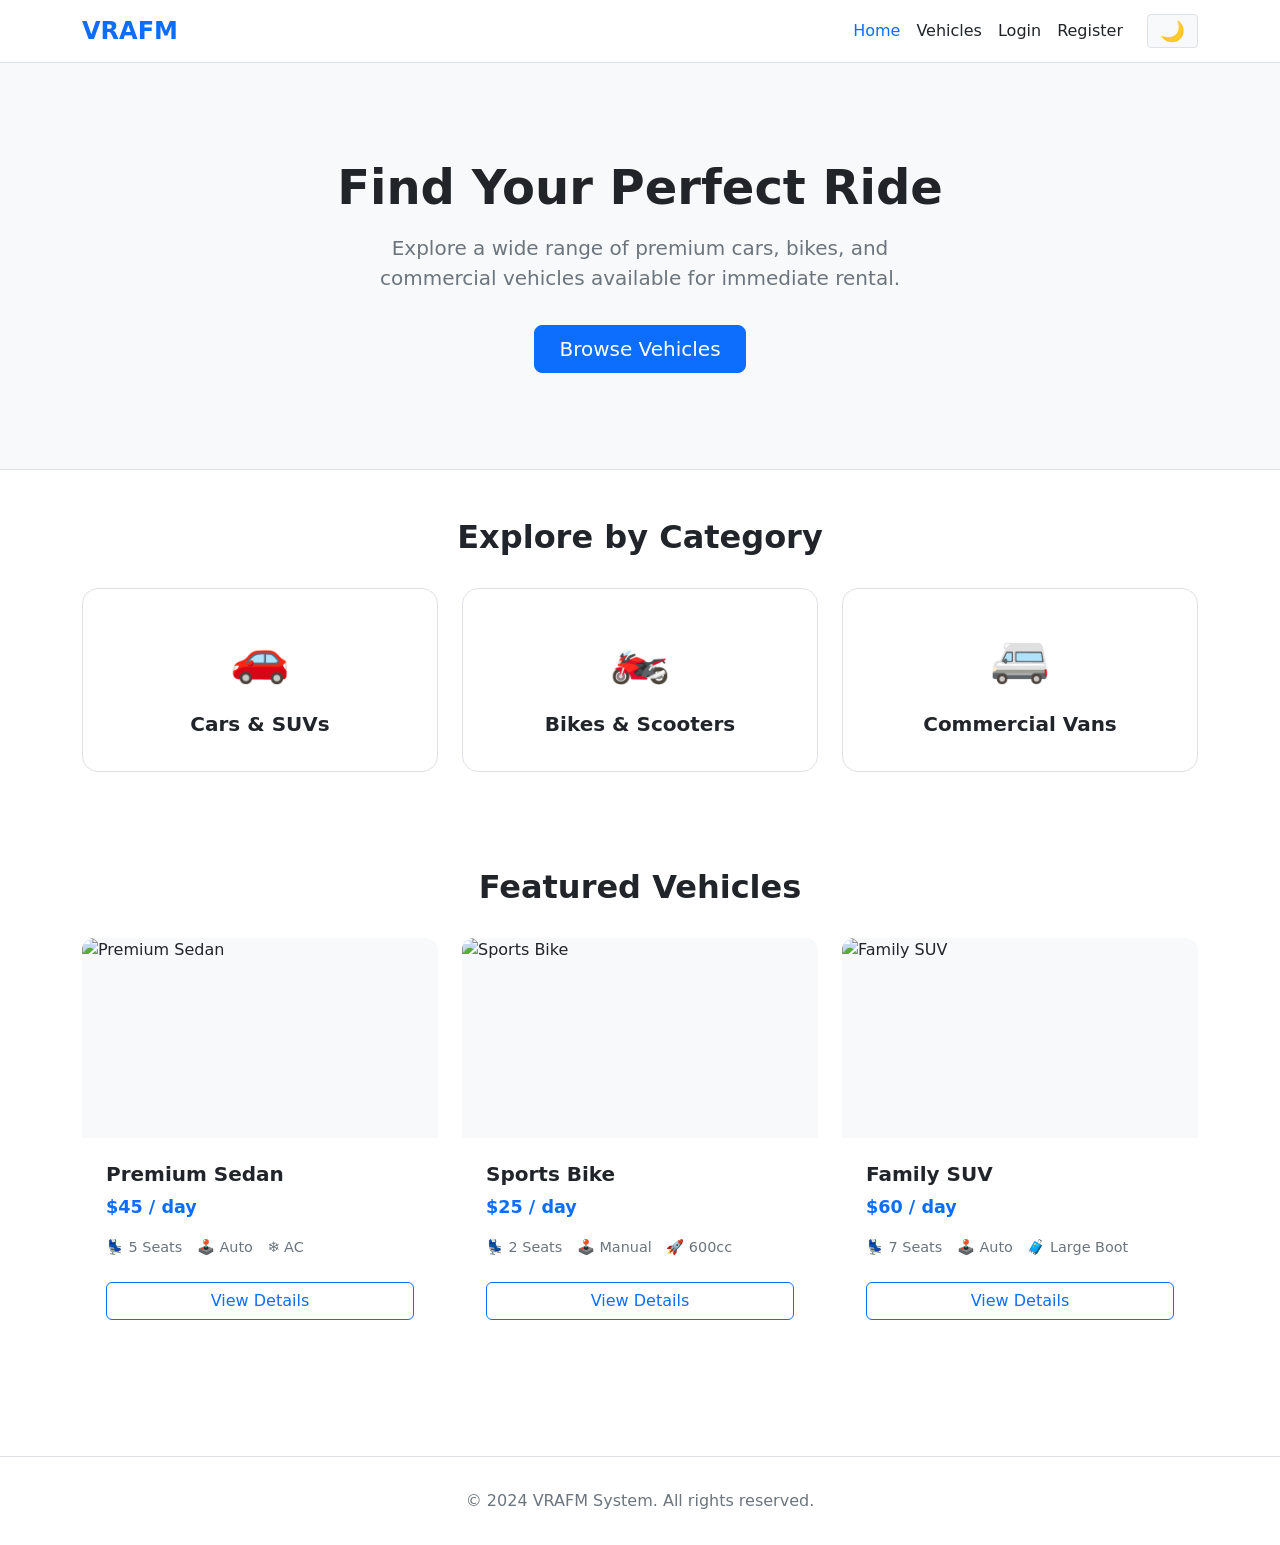
==== html/index.html @ 6d898a88 "Updated Folder Structure" ====
<!DOCTYPE html>
<html lang="en">

<head>
    <meta charset="UTF-8">
    <meta name="viewport" content="width=device-width, initial-scale=1.0">

    <title>VRAFM - Vehicle Rental & Fleet Management</title>

    <!-- Bootstrap CSS -->
    <link
        href="https://cdn.jsdelivr.net/npm/bootstrap@5.3.2/dist/css/bootstrap.min.css"
        rel="stylesheet">

    <!-- Custom CSS -->
    <link rel="stylesheet" href="../css/tokens/variables.css">
    <link rel="stylesheet" href="../css/components/navbar.css">
    <link rel="stylesheet" href="../css/components/cards.css">
    <link rel="stylesheet" href="../css/pages/home.css">
</head>

<body>

    <!-- Hidden Checkbox for CSS-Only Theme Toggle -->
    <input type="checkbox" id="theme-toggle">


    <!-- ================= NAVIGATION BAR ================= -->

    <nav class="navbar navbar-expand-lg navbar-custom sticky-top">

        <div class="container">

            <!-- Logo -->
            <a class="navbar-brand" href="index.html">
                VRAFM
            </a>


            <!-- Mobile Menu Button -->
            <button
                class="navbar-toggler"
                type="button"
                data-bs-toggle="collapse"
                data-bs-target="#navbarNav"
                aria-controls="navbarNav"
                aria-expanded="false"
                aria-label="Toggle navigation">

                <span class="navbar-toggler-icon"></span>

            </button>


            <!-- Navigation Links -->
            <div class="collapse navbar-collapse" id="navbarNav">

                <ul class="navbar-nav ms-auto align-items-center">

                    <li class="nav-item">
                        <a class="nav-link active" href="index.html">
                            Home
                        </a>
                    </li>

                    <li class="nav-item">
                        <!-- Vehicles page will be added later -->
                        <a class="nav-link" href="#">
                            Vehicles
                        </a>
                    </li>

                    <li class="nav-item">
                        <a class="nav-link text-danger" href="login.html">
                            Login
                        </a>
                    </li>

                    <li class="nav-item">
                        <a class="nav-link" href="register.html">
                            Register
                        </a>
                    </li>

                    <!-- Theme Toggle -->
                    <li class="nav-item">

                        <label
                            for="theme-toggle"
                            class="theme-toggle-label mb-0"
                            title="Toggle Light/Dark Mode">
                        </label>

                    </li>

                </ul>

            </div>

        </div>

    </nav>


    <!-- ================= HERO SECTION ================= -->

    <section class="hero-section">

        <div class="container">

            <h1 class="hero-title">
                Find Your Perfect Ride
            </h1>

            <p class="hero-subtitle">
                Explore a wide range of premium cars, bikes, and
                commercial vehicles available for immediate rental.
            </p>

            <a
                href="#"
                class="btn btn-primary btn-lg px-4 py-2">
                Browse Vehicles
            </a>

        </div>

    </section>


    <!-- ================= CATEGORIES SECTION ================= -->

    <section class="container py-5">

        <h2 class="section-title">
            Explore by Category
        </h2>


        <div class="row g-4">

            <!-- Cars -->
            <div class="col-md-4">

                <div class="category-box">

                    <div class="category-icon">
                        🚗
                    </div>

                    <div class="category-title">
                        Cars & SUVs
                    </div>

                </div>

            </div>


            <!-- Bikes -->
            <div class="col-md-4">

                <div class="category-box">

                    <div class="category-icon">
                        🏍️
                    </div>

                    <div class="category-title">
                        Bikes & Scooters
                    </div>

                </div>

            </div>


            <!-- Commercial -->
            <div class="col-md-4">

                <div class="category-box">

                    <div class="category-icon">
                        🚐
                    </div>

                    <div class="category-title">
                        Commercial Vans
                    </div>

                </div>

            </div>

        </div>

    </section>


    <!-- ================= FEATURED VEHICLES ================= -->

    <section class="container py-5">

        <h2 class="section-title">
            Featured Vehicles
        </h2>


        <div class="row g-4">


            <!-- Vehicle Card 1 -->
            <div class="col-md-4">

                <div class="card vehicle-card h-100 border-0">

                    <img
                        src="https://images.unsplash.com/photo-1550355291-bbee04a92027?auto=format&fit=crop&w=800&q=80"
                        class="card-img-top"
                        alt="Premium Sedan">

                    <div class="card-body">

                        <h5 class="vehicle-title">
                            Premium Sedan
                        </h5>

                        <div class="vehicle-price">
                            $45 / day
                        </div>

                        <div class="vehicle-features">

                            <span>
                                💺 5 Seats
                            </span>

                            <span>
                                🕹️ Auto
                            </span>

                            <span>
                                ❄️ AC
                            </span>

                        </div>

                        <a
                            href="#"
                            class="btn btn-outline-primary w-100">
                            View Details
                        </a>

                    </div>

                </div>

            </div>


            <!-- Vehicle Card 2 -->
            <div class="col-md-4">

                <div class="card vehicle-card h-100 border-0">

                    <img
                        src="https://images.unsplash.com/photo-1558981403-c5f9899a28bc?auto=format&fit=crop&w=800&q=80"
                        class="card-img-top"
                        alt="Sports Bike">

                    <div class="card-body">

                        <h5 class="vehicle-title">
                            Sports Bike
                        </h5>

                        <div class="vehicle-price">
                            $25 / day
                        </div>

                        <div class="vehicle-features">

                            <span>
                                💺 2 Seats
                            </span>

                            <span>
                                🕹️ Manual
                            </span>

                            <span>
                                🚀 600cc
                            </span>

                        </div>

                        <a
                            href="#"
                            class="btn btn-outline-primary w-100">
                            View Details
                        </a>

                    </div>

                </div>

            </div>


            <!-- Vehicle Card 3 -->
            <div class="col-md-4">

                <div class="card vehicle-card h-100 border-0">

                    <img
                        src="https://images.unsplash.com/photo-1534093607318-f025413f49cb?auto=format&fit=crop&w=800&q=80"
                        class="card-img-top"
                        alt="Family SUV">

                    <div class="card-body">

                        <h5 class="vehicle-title">
                            Family SUV
                        </h5>

                        <div class="vehicle-price">
                            $60 / day
                        </div>

                        <div class="vehicle-features">

                            <span>
                                💺 7 Seats
                            </span>

                            <span>
                                🕹️ Auto
                            </span>

                            <span>
                                🧳 Large Boot
                            </span>

                        </div>

                        <a
                            href="#"
                            class="btn btn-outline-primary w-100">
                            View Details
                        </a>

                    </div>

                </div>

            </div>

        </div>

    </section>


    <!-- ================= FOOTER ================= -->

    <footer class="footer-custom">

        <div class="container">

            <p class="mb-0">
                &copy; 2024 VRAFM System. All rights reserved.
            </p>

        </div>

    </footer>


    <!-- Bootstrap JavaScript -->
    <script
        src="https://cdn.jsdelivr.net/npm/bootstrap@5.3.2/dist/js/bootstrap.bundle.min.js">
    </script>

</body>

</html>
---- css/tokens/variables.css ----
:root {
  /* Light Theme Variables (Default) */
  --bg-primary: #ffffff;
  --bg-secondary: #f8f9fa;
  --text-primary: #212529;
  --text-secondary: #6c757d;
  --card-bg: #ffffff;
  --border-color: #dee2e6;
  --primary-color: #0d6efd;
  --primary-hover: #0b5ed7;
  --nav-bg: #ffffff;
}

/* Dark Theme Variables */
/* When the hidden checkbox is checked, we apply these variables to the body */
body:has(#theme-toggle:checked) {
  --bg-primary: #212529;
  --bg-secondary: #343a40;
  --text-primary: #f8f9fa;
  --text-secondary: #adb5bd;
  --card-bg: #2b3035;
  --border-color: #495057;
  --primary-color: #3d8bfd;
  --primary-hover: #6ea8fe;
  --nav-bg: #212529;
}

/* Base styles using variables */
body {
  background-color: var(--bg-primary);
  color: var(--text-primary);
  transition: background-color 0.3s, color 0.3s;
}

.card {
  background-color: var(--card-bg);
  border-color: var(--border-color);
}

.text-muted-custom {
  color: var(--text-secondary) !important;
}

/* Navbar */
.navbar-custom {
  background-color: var(--nav-bg);
  border-bottom: 1px solid var(--border-color);
}

/* Theme Toggle Button Label Styles */
.theme-toggle-label {
  cursor: pointer;
  padding: 0.5rem 1rem;
  border-radius: 0.25rem;
  background-color: var(--bg-secondary);
  color: var(--text-primary);
  border: 1px solid var(--border-color);
  user-select: none;
}

.theme-toggle-label:hover {
  background-color: var(--border-color);
}

/* Hide the actual checkbox */
#theme-toggle {
  display: none;
}
---- css/components/navbar.css ----
/* Navbar Custom Styles */
.navbar-brand {
  font-weight: 700;
  color: var(--primary-color) !important;
  font-size: 1.5rem;
}

.nav-link {
  color: var(--text-primary) !important;
  font-weight: 500;
  transition: color 0.2s ease-in-out;
}

.nav-link:hover, .nav-link.active {
  color: var(--primary-color) !important;
}

/* Position the theme toggle inside the navbar */
.navbar .theme-toggle-label {
  margin-left: 1rem;
  font-size: 1.25rem; /* Larger for emoji */
  padding: 0.375rem 0.75rem;
  line-height: 1;
}

/* Moon / Sun Icon Toggle using CSS */
.theme-toggle-label::after {
  content: "🌙";
}

body:has(#theme-toggle:checked) .theme-toggle-label::after {
  content: "☀️";
}
---- css/components/cards.css ----
/* Vehicle Card Custom Styles */
.vehicle-card {
  transition: transform 0.3s ease, box-shadow 0.3s ease;
  overflow: hidden;
  border-radius: 0.75rem;
}

.vehicle-card:hover {
  transform: translateY(-5px);
  box-shadow: 0 10px 20px rgba(0,0,0,0.15);
}

body:has(#theme-toggle:checked) .vehicle-card:hover {
  box-shadow: 0 10px 20px rgba(0,0,0,0.5);
}

.vehicle-card img {
  height: 200px;
  object-fit: cover;
  width: 100%;
  background-color: var(--bg-secondary); /* fallback if image doesn't load */
}

.vehicle-card .card-body {
  padding: 1.5rem;
}

.vehicle-title {
  font-size: 1.25rem;
  font-weight: 600;
  margin-bottom: 0.5rem;
}

.vehicle-price {
  font-size: 1.1rem;
  font-weight: 700;
  color: var(--primary-color);
  margin-bottom: 1rem;
}

.vehicle-features {
  font-size: 0.9rem;
  color: var(--text-secondary);
  margin-bottom: 1.5rem;
}

.vehicle-features span {
  display: inline-block;
  margin-right: 10px;
}
---- css/pages/home.css ----
/* Home Page Specific Styles */

/* Hero Section */
.hero-section {
  padding: 6rem 2rem;
  text-align: center;
  background-color: var(--bg-secondary);
  border-bottom: 1px solid var(--border-color);
}

.hero-title {
  font-size: 3rem;
  font-weight: 800;
  margin-bottom: 1rem;
  color: var(--text-primary);
}

.hero-subtitle {
  font-size: 1.25rem;
  color: var(--text-secondary);
  margin-bottom: 2rem;
  max-width: 600px;
  margin-left: auto;
  margin-right: auto;
}

/* Sections */
.section-title {
  font-size: 2rem;
  font-weight: 700;
  margin-bottom: 2rem;
  text-align: center;
  color: var(--text-primary);
}

/* Categories Section */
.category-box {
  padding: 2rem;
  border-radius: 1rem;
  background-color: var(--card-bg);
  border: 1px solid var(--border-color);
  text-align: center;
  transition: all 0.3s ease;
  cursor: pointer;
}

.category-box:hover {
  border-color: var(--primary-color);
  background-color: var(--bg-secondary);
}

.category-icon {
  font-size: 3rem;
  margin-bottom: 1rem;
}

.category-title {
  font-size: 1.25rem;
  font-weight: 600;
  color: var(--text-primary);
}

/* Footer */
.footer-custom {
  background-color: var(--nav-bg);
  border-top: 1px solid var(--border-color);
  padding: 2rem 0;
  margin-top: 4rem;
  text-align: center;
  color: var(--text-secondary);
}
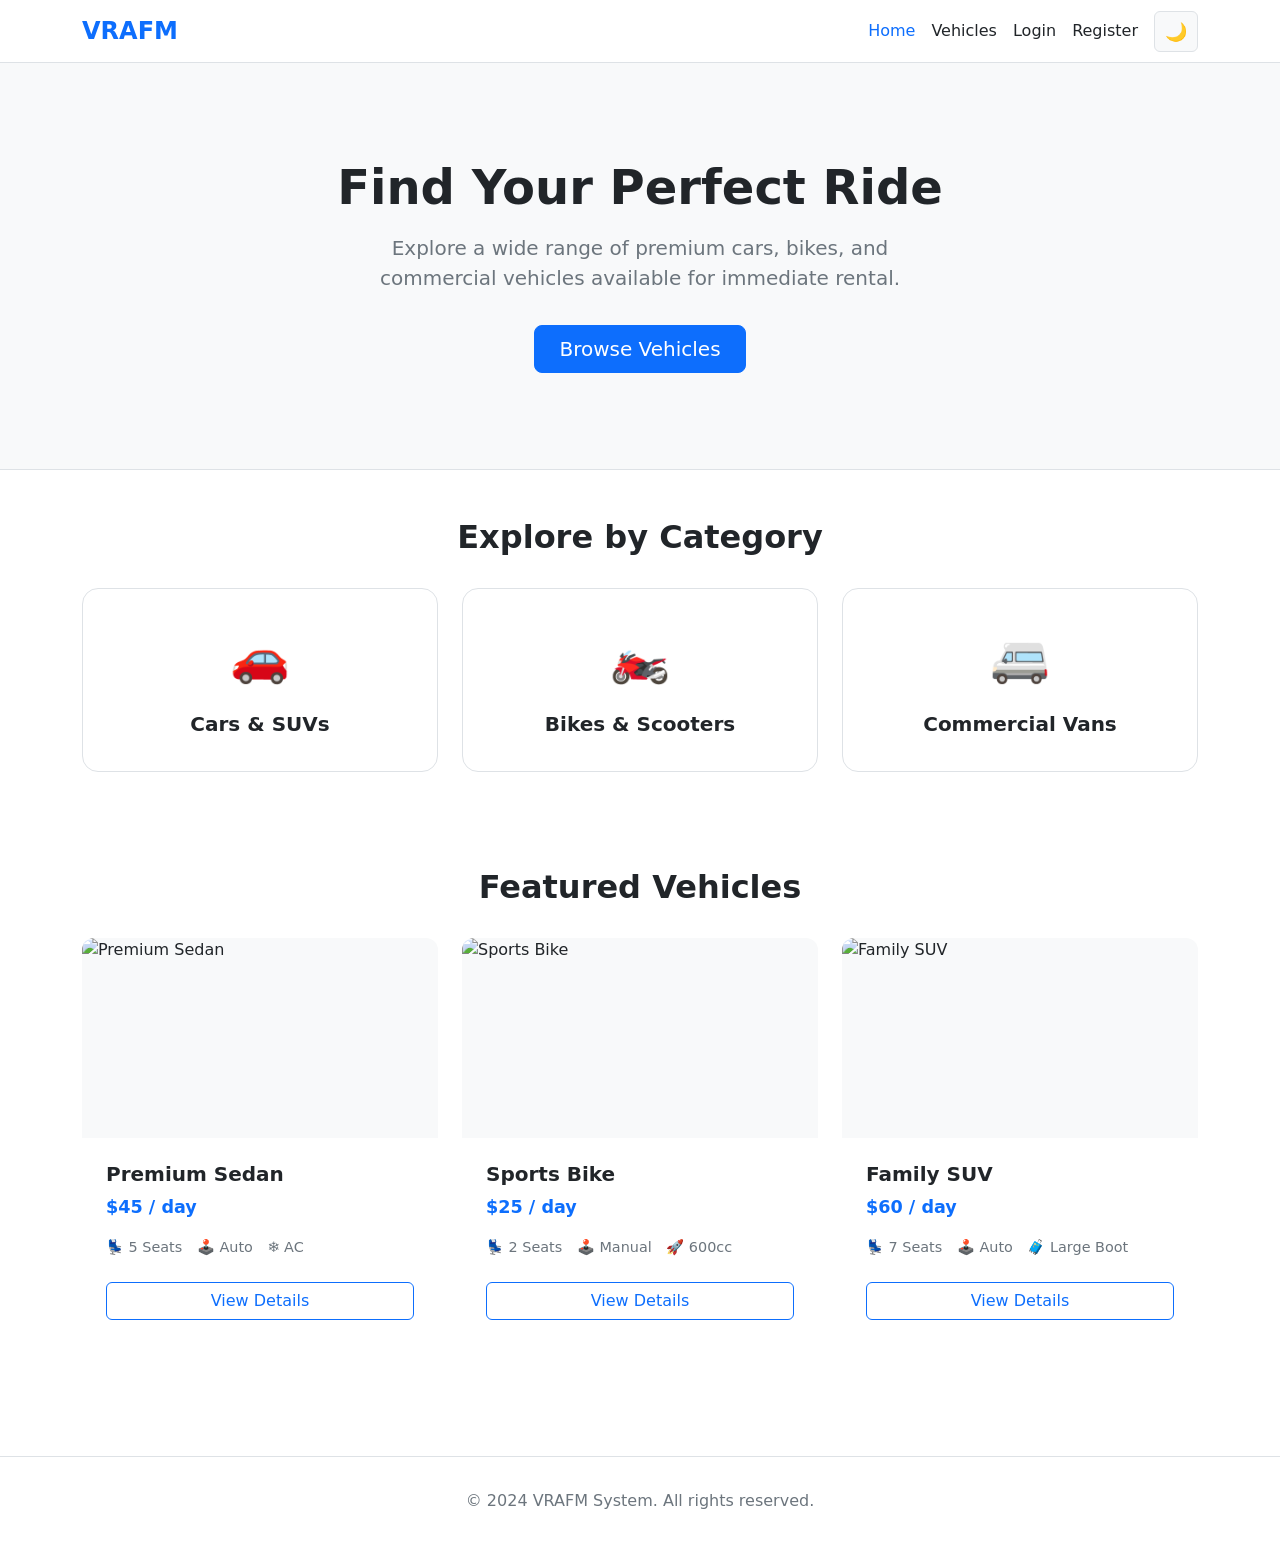
==== commit db0ccf0f: "Raghav: update navbar and authentication pages" ====
--- a/html/index.html
+++ b/html/index.html
@@ -13,10 +13,11 @@
         rel="stylesheet">
 
     <!-- Custom CSS -->
-    <link rel="stylesheet" href="../css/tokens/variables.css">
-    <link rel="stylesheet" href="../css/components/navbar.css">
-    <link rel="stylesheet" href="../css/components/cards.css">
-    <link rel="stylesheet" href="../css/pages/home.css">
+    <link rel="stylesheet" href="../css/variables.css">
+    <link rel="stylesheet" href="../css/theme.css">
+    <link rel="stylesheet" href="../css/navbar.css">
+    <link rel="stylesheet" href="../css/cards.css">
+    <link rel="stylesheet" href="../css/home.css">
 </head>
 
 <body>
@@ -65,7 +66,7 @@
 
                     <li class="nav-item">
                         <!-- Vehicles page will be added later -->
-                        <a class="nav-link" href="#">
+                        <a class="nav-link" href="vehicle-booking.html">
                             Vehicles
                         </a>
                     </li>
@@ -118,7 +119,7 @@
             </p>
 
             <a
-                href="#"
+                href="vehicle-booking.html"
                 class="btn btn-primary btn-lg px-4 py-2">
                 Browse Vehicles
             </a>
--- a/css/variables.css
+++ b/css/variables.css
@@ -0,0 +1,68 @@
+:root {
+  /* Light Theme Variables (Default) */
+  --bg-primary: #ffffff;
+  --bg-secondary: #f8f9fa;
+  --text-primary: #212529;
+  --text-secondary: #6c757d;
+  --card-bg: #ffffff;
+  --border-color: #dee2e6;
+  --primary-color: #0d6efd;
+  --primary-hover: #0b5ed7;
+  --nav-bg: #ffffff;
+}
+
+/* Dark Theme Variables */
+/* When the hidden checkbox is checked, we apply these variables to the body */
+body:has(#theme-toggle:checked) {
+  --bg-primary: #212529;
+  --bg-secondary: #343a40;
+  --text-primary: #f8f9fa;
+  --text-secondary: #adb5bd;
+  --card-bg: #2b3035;
+  --border-color: #495057;
+  --primary-color: #3d8bfd;
+  --primary-hover: #6ea8fe;
+  --nav-bg: #212529;
+}
+
+/* Base styles using variables */
+body {
+  background-color: var(--bg-primary);
+  color: var(--text-primary);
+  transition: background-color 0.3s, color 0.3s;
+}
+
+.card {
+  background-color: var(--card-bg);
+  border-color: var(--border-color);
+}
+
+.text-muted-custom {
+  color: var(--text-secondary) !important;
+}
+
+/* Navbar */
+.navbar-custom {
+  background-color: var(--nav-bg);
+  border-bottom: 1px solid var(--border-color);
+}
+
+/* Theme Toggle Button Label Styles */
+.theme-toggle-label {
+  cursor: pointer;
+  padding: 0.5rem 1rem;
+  border-radius: 0.25rem;
+  background-color: var(--bg-secondary);
+  color: var(--text-primary);
+  border: 1px solid var(--border-color);
+  user-select: none;
+}
+
+.theme-toggle-label:hover {
+  background-color: var(--border-color);
+}
+
+/* Hide the actual checkbox */
+#theme-toggle {
+  display: none;
+}
--- a/css/navbar.css
+++ b/css/navbar.css
@@ -0,0 +1,84 @@
+/* =========================================
+   VRAFM GLOBAL NAVBAR
+   ========================================= */
+
+.navbar-custom {
+    background-color: var(--nav-bg);
+
+    border-bottom: 1px solid var(--border-color);
+
+    transition:
+        background-color 0.3s ease,
+        border-color 0.3s ease;
+}
+
+
+/* Logo */
+
+.navbar-brand {
+    color: var(--primary-color) !important;
+
+    font-size: 1.5rem;
+
+    font-weight: 700;
+}
+
+
+/* Navigation */
+
+.nav-link {
+    color: var(--text-primary) !important;
+
+    font-weight: 500;
+
+    transition: color 0.2s ease;
+}
+
+
+.nav-link:hover,
+.nav-link.active {
+    color: var(--primary-color) !important;
+}
+
+
+/* =========================================
+   THEME TOGGLE
+   ========================================= */
+
+#theme-toggle {
+    display: none;
+}
+
+
+.theme-toggle-label {
+    cursor: pointer;
+
+    display: inline-block;
+
+    padding: 6px 10px;
+
+    margin-left: 8px;
+
+    border: 1px solid var(--border-color);
+
+    border-radius: 6px;
+
+    background-color: var(--bg-secondary);
+
+    font-size: 18px;
+}
+
+
+/* Light mode = moon */
+
+.theme-toggle-label::after {
+    content: "🌙";
+}
+
+
+/* Dark mode = sun */
+
+body:has(#theme-toggle:checked)
+.theme-toggle-label::after {
+    content: "☀️";
+}
--- a/css/cards.css
+++ b/css/cards.css
@@ -0,0 +1,50 @@
+/* Vehicle Card Custom Styles */
+.vehicle-card {
+  transition: transform 0.3s ease, box-shadow 0.3s ease;
+  overflow: hidden;
+  border-radius: 0.75rem;
+}
+
+.vehicle-card:hover {
+  transform: translateY(-5px);
+  box-shadow: 0 10px 20px rgba(0,0,0,0.15);
+}
+
+body:has(#theme-toggle:checked) .vehicle-card:hover {
+  box-shadow: 0 10px 20px rgba(0,0,0,0.5);
+}
+
+.vehicle-card img {
+  height: 200px;
+  object-fit: cover;
+  width: 100%;
+  background-color: var(--bg-secondary); /* fallback if image doesn't load */
+}
+
+.vehicle-card .card-body {
+  padding: 1.5rem;
+}
+
+.vehicle-title {
+  font-size: 1.25rem;
+  font-weight: 600;
+  margin-bottom: 0.5rem;
+}
+
+.vehicle-price {
+  font-size: 1.1rem;
+  font-weight: 700;
+  color: var(--primary-color);
+  margin-bottom: 1rem;
+}
+
+.vehicle-features {
+  font-size: 0.9rem;
+  color: var(--text-secondary);
+  margin-bottom: 1.5rem;
+}
+
+.vehicle-features span {
+  display: inline-block;
+  margin-right: 10px;
+}
--- a/css/home.css
+++ b/css/home.css
@@ -0,0 +1,71 @@
+/* Home Page Specific Styles */
+
+/* Hero Section */
+.hero-section {
+  padding: 6rem 2rem;
+  text-align: center;
+  background-color: var(--bg-secondary);
+  border-bottom: 1px solid var(--border-color);
+}
+
+.hero-title {
+  font-size: 3rem;
+  font-weight: 800;
+  margin-bottom: 1rem;
+  color: var(--text-primary);
+}
+
+.hero-subtitle {
+  font-size: 1.25rem;
+  color: var(--text-secondary);
+  margin-bottom: 2rem;
+  max-width: 600px;
+  margin-left: auto;
+  margin-right: auto;
+}
+
+/* Sections */
+.section-title {
+  font-size: 2rem;
+  font-weight: 700;
+  margin-bottom: 2rem;
+  text-align: center;
+  color: var(--text-primary);
+}
+
+/* Categories Section */
+.category-box {
+  padding: 2rem;
+  border-radius: 1rem;
+  background-color: var(--card-bg);
+  border: 1px solid var(--border-color);
+  text-align: center;
+  transition: all 0.3s ease;
+  cursor: pointer;
+}
+
+.category-box:hover {
+  border-color: var(--primary-color);
+  background-color: var(--bg-secondary);
+}
+
+.category-icon {
+  font-size: 3rem;
+  margin-bottom: 1rem;
+}
+
+.category-title {
+  font-size: 1.25rem;
+  font-weight: 600;
+  color: var(--text-primary);
+}
+
+/* Footer */
+.footer-custom {
+  background-color: var(--nav-bg);
+  border-top: 1px solid var(--border-color);
+  padding: 2rem 0;
+  margin-top: 4rem;
+  text-align: center;
+  color: var(--text-secondary);
+}
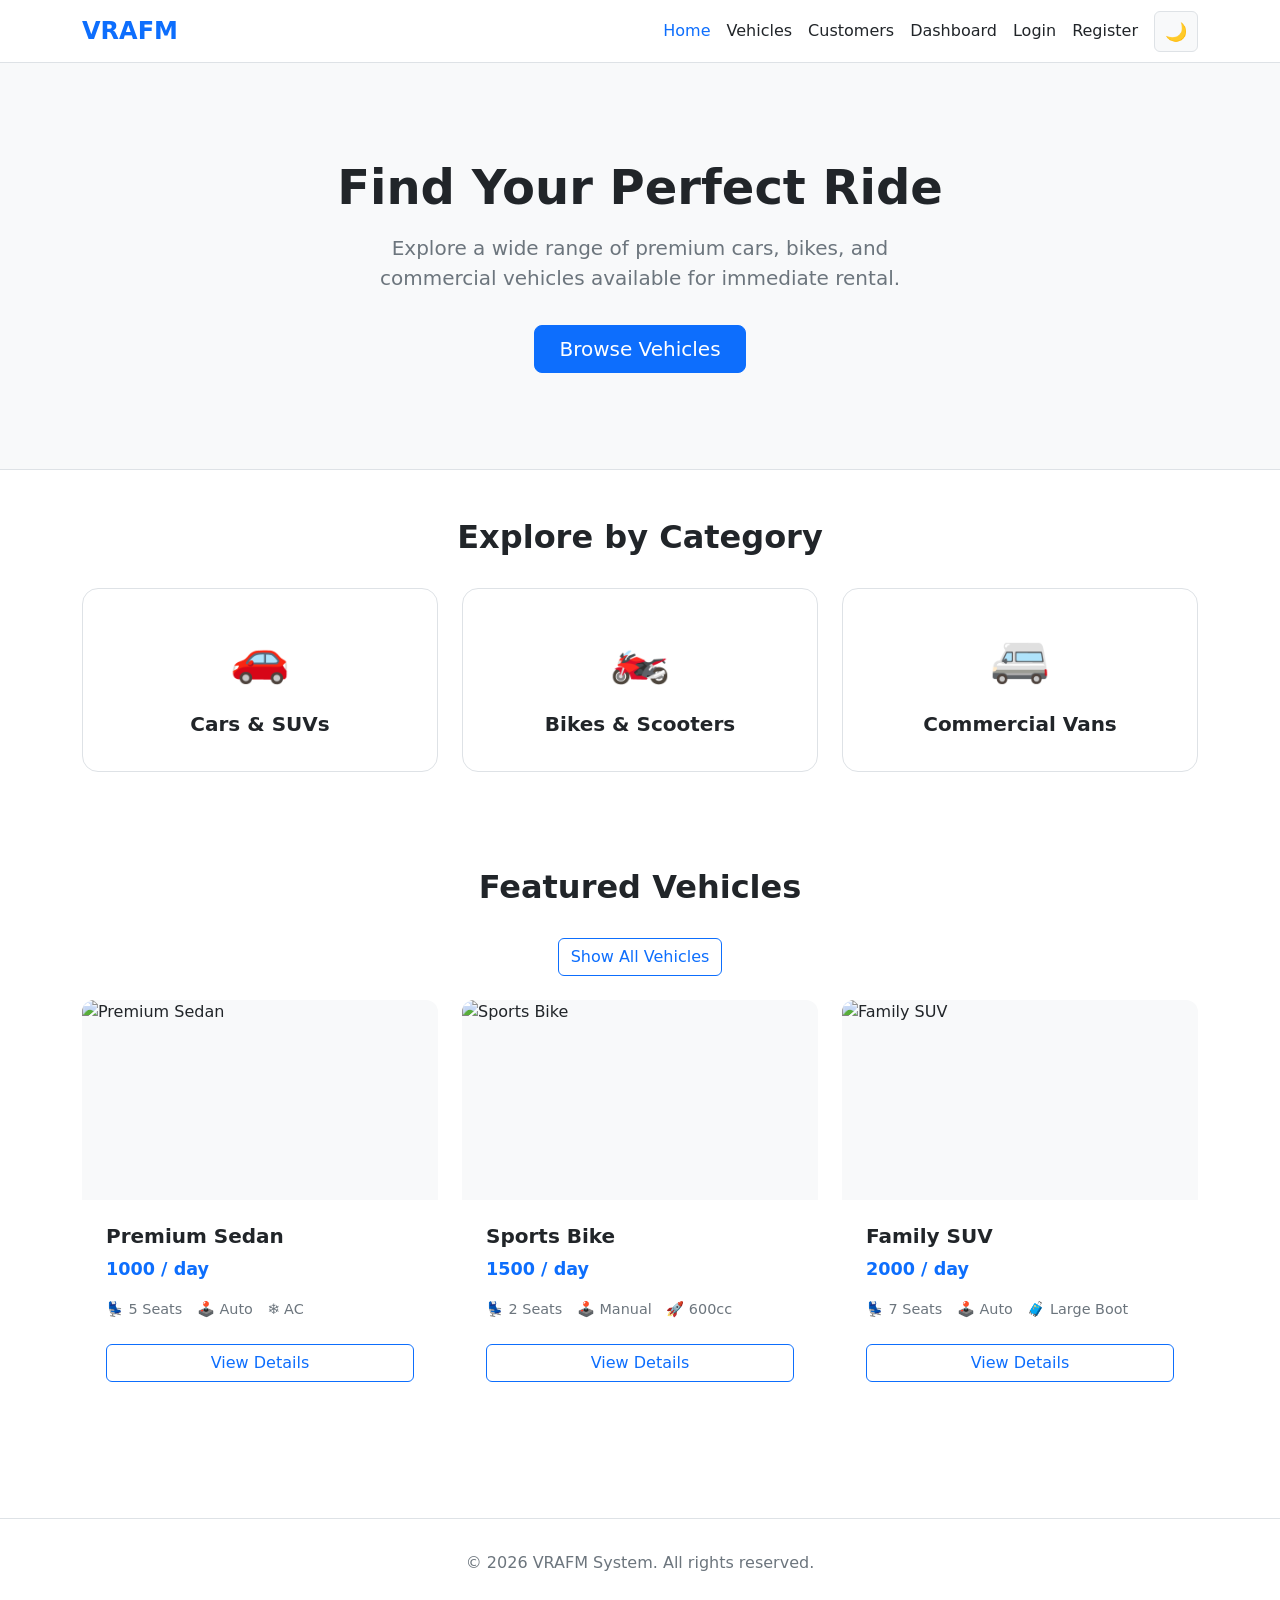
==== commit 7e73e51c: "Add JavaScript functionality to home login and register pages" ====
--- a/html/index.html
+++ b/html/index.html
@@ -14,7 +14,6 @@
 
     <!-- Custom CSS -->
     <link rel="stylesheet" href="../css/variables.css">
-    <link rel="stylesheet" href="../css/theme.css">
     <link rel="stylesheet" href="../css/navbar.css">
     <link rel="stylesheet" href="../css/cards.css">
     <link rel="stylesheet" href="../css/home.css">
@@ -70,6 +69,16 @@
                             Vehicles
                         </a>
                     </li>
+                    <li class="nav-item">
+                        <a class="nav-link" href="customers.html">
+                        Customers
+                        </a>
+                    </li>
+                     <li class="nav-item">
+                        <a class="nav-link" href="admin.html">
+                       Dashboard
+                        </a>
+                    </li>
 
                     <li class="nav-item">
                         <a class="nav-link text-danger" href="login.html">
@@ -82,6 +91,7 @@
                             Register
                         </a>
                     </li>
+                    
 
                     <!-- Theme Toggle -->
                     <li class="nav-item">
@@ -143,8 +153,8 @@
             <!-- Cars -->
             <div class="col-md-4">
 
-                <div class="category-box">
-
+                
+                <div class="category-box" data-filter="cars">
                     <div class="category-icon">
                         🚗
                     </div>
@@ -161,7 +171,7 @@
             <!-- Bikes -->
             <div class="col-md-4">
 
-                <div class="category-box">
+                <div class="category-box" data-filter="bikes">
 
                     <div class="category-icon">
                         🏍️
@@ -179,7 +189,7 @@
             <!-- Commercial -->
             <div class="col-md-4">
 
-                <div class="category-box">
+                <div class="category-box" data-filter="commercial">
 
                     <div class="category-icon">
                         🚐
@@ -205,6 +215,19 @@
         <h2 class="section-title">
             Featured Vehicles
         </h2>
+        
+
+
+        <div class="text-center mb-4">
+
+            <button class="btn btn-outline-primary"
+            id="show-all">
+
+            Show All Vehicles
+
+            </button>
+
+        </div>
 
 
         <div class="row g-4">
@@ -213,7 +236,7 @@
             <!-- Vehicle Card 1 -->
             <div class="col-md-4">
 
-                <div class="card vehicle-card h-100 border-0">
+                <div class="card vehicle-card h-100 border-0" data-category="cars">
 
                     <img
                         src="https://images.unsplash.com/photo-1550355291-bbee04a92027?auto=format&fit=crop&w=800&q=80"
@@ -227,7 +250,7 @@
                         </h5>
 
                         <div class="vehicle-price">
-                            $45 / day
+                            1000 / day
                         </div>
 
                         <div class="vehicle-features">
@@ -262,7 +285,7 @@
             <!-- Vehicle Card 2 -->
             <div class="col-md-4">
 
-                <div class="card vehicle-card h-100 border-0">
+                <div class="card vehicle-card h-100 border-0" data-category="bikes">
 
                     <img
                         src="https://images.unsplash.com/photo-1558981403-c5f9899a28bc?auto=format&fit=crop&w=800&q=80"
@@ -276,7 +299,7 @@
                         </h5>
 
                         <div class="vehicle-price">
-                            $25 / day
+                            1500 / day
                         </div>
 
                         <div class="vehicle-features">
@@ -311,7 +334,7 @@
             <!-- Vehicle Card 3 -->
             <div class="col-md-4">
 
-                <div class="card vehicle-card h-100 border-0">
+                <div class="card vehicle-card h-100 border-0" data-category="commercial">
 
                     <img
                         src="https://images.unsplash.com/photo-1534093607318-f025413f49cb?auto=format&fit=crop&w=800&q=80"
@@ -325,7 +348,7 @@
                         </h5>
 
                         <div class="vehicle-price">
-                            $60 / day
+                            2000 / day
                         </div>
 
                         <div class="vehicle-features">
@@ -376,11 +399,15 @@
     </footer>
 
 
-    <!-- Bootstrap JavaScript -->
-    <script
-        src="https://cdn.jsdelivr.net/npm/bootstrap@5.3.2/dist/js/bootstrap.bundle.min.js">
-    </script>
+   <!-- Bootstrap JavaScript -->
+   <script src="https://cdn.jsdelivr.net/npm/bootstrap@5.3.2/dist/js/bootstrap.bundle.min.js"></script>
+
+    <!-- Home Page JavaScript -->
+    <script src="../js/home.js"></script>
 
 </body>
+</html>
+
+</body>
 
 </html>
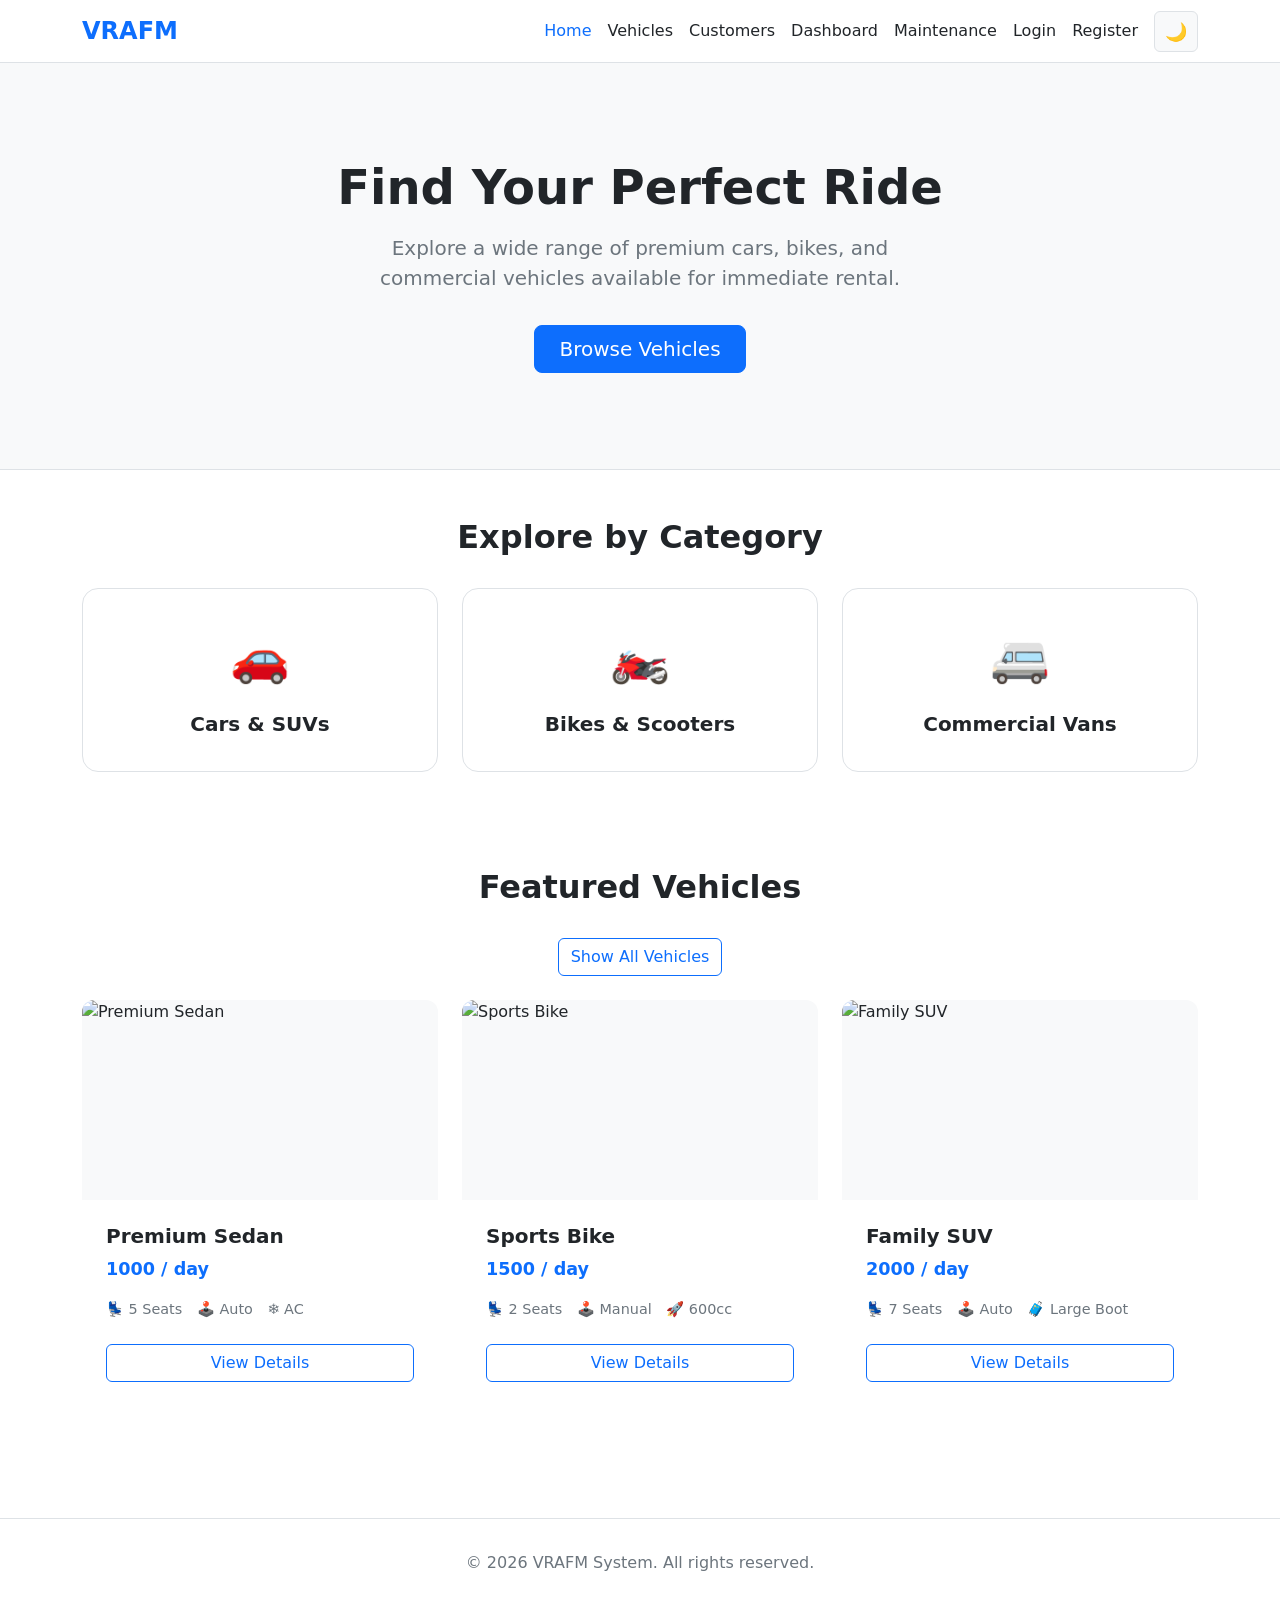
==== commit 2c479f1e: "Standardize navbar and fix maintenance navigation" ====
--- a/html/index.html
+++ b/html/index.html
@@ -79,6 +79,12 @@
                        Dashboard
                         </a>
                     </li>
+                    <li class="nav-item">
+                        <!-- Vehicles page will be added later -->
+                        <a class="nav-link" href="maintenance.html">
+                            Maintenance
+                        </a>
+                    </li>
 
                     <li class="nav-item">
                         <a class="nav-link text-danger" href="login.html">
